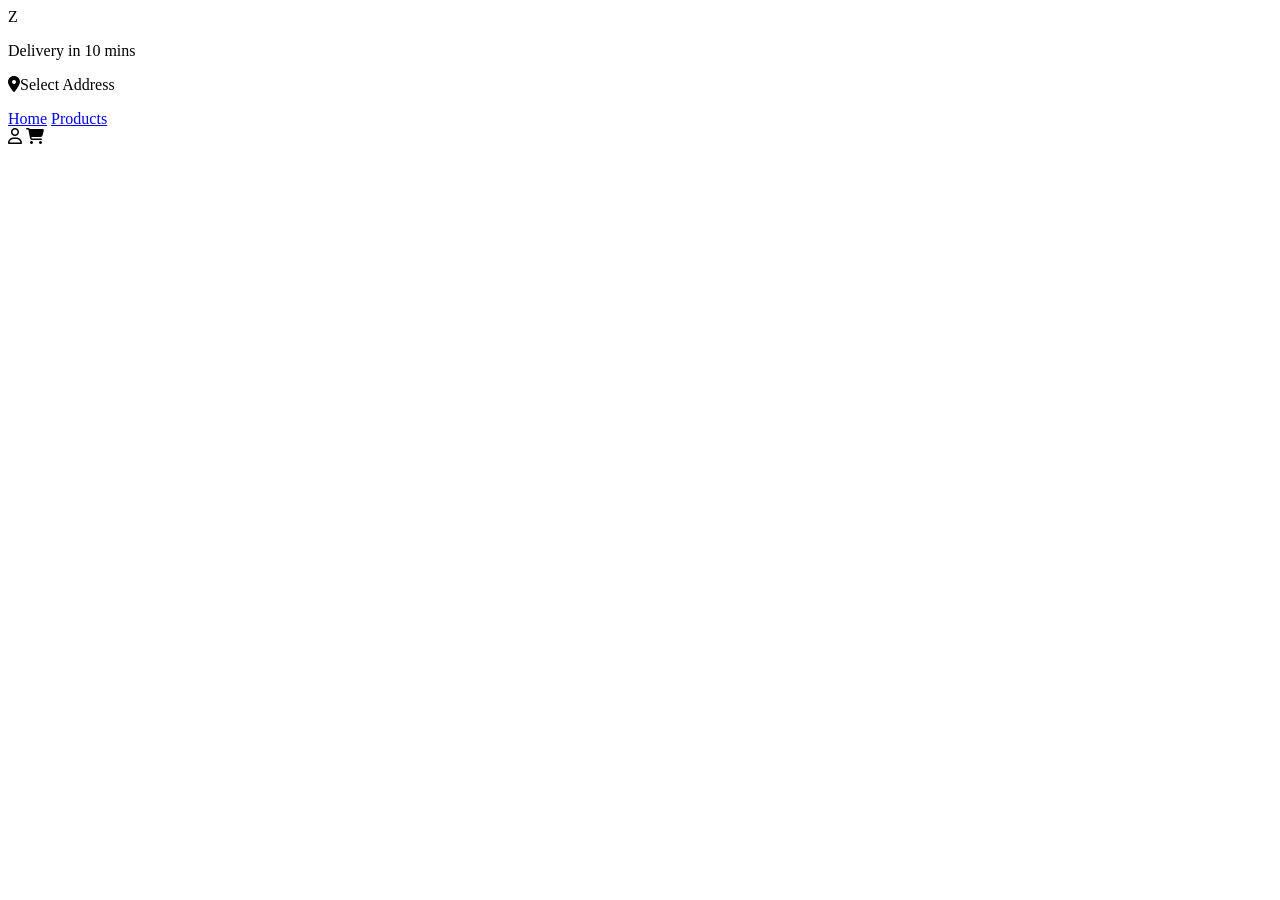
==== index.html @ 681fa1d3 "Initial commit" ====
<!DOCTYPE html>
<html lang="en">

<head>
    <meta charset="UTF-8">
    <meta name="viewport" content="width=device-width, initial-scale=1.0">
    <title>Zepto-10 Minutes Delivery</title>
     <link rel="shortcut icon" href="./assets/zepto-logo-app-icon-hd.webp" type="image/x-icon">
  <link rel="stylesheet" href="https://cdnjs.cloudflare.com/ajax/libs/font-awesome/6.7.2/css/all.min.css"
    integrity="sha512-Evv84Mr4kqVGRNSgIGL/F/aIDqQb7xQ2vcrdIwxfjThSH8CSR7PBEakCr51Ck+w+/U6swU2Im1vVX0SVk9ABhg=="
    crossorigin="anonymous" referrerpolicy="no-referrer" />
    <link rel="stylesheet" href="./style.css">
</head>

<body>
    <nav>
        <section id="nav1">
            <aside id="logo-address">
                <div id="logo">
                    Z
                </div>
                <div id="address">
                    <p>Delivery in <span>10 mins</span></p>
                    <p id="location"><i class="fa-solid fa-location-dot"></i>Select Address</p>
                </div>
            </aside>
            <aside id="links">
                <a href="#">Home</a>
                <a href="#">Products</a>
            </aside>
            <aside id="user-cart">
                <i class="fa-regular fa-user"></i>
                <i class="fa-solid fa-cart-shopping"></i>
            </aside>
        </section>
    </nav>
    <script src="./script.js"></script>
</body>

</html>
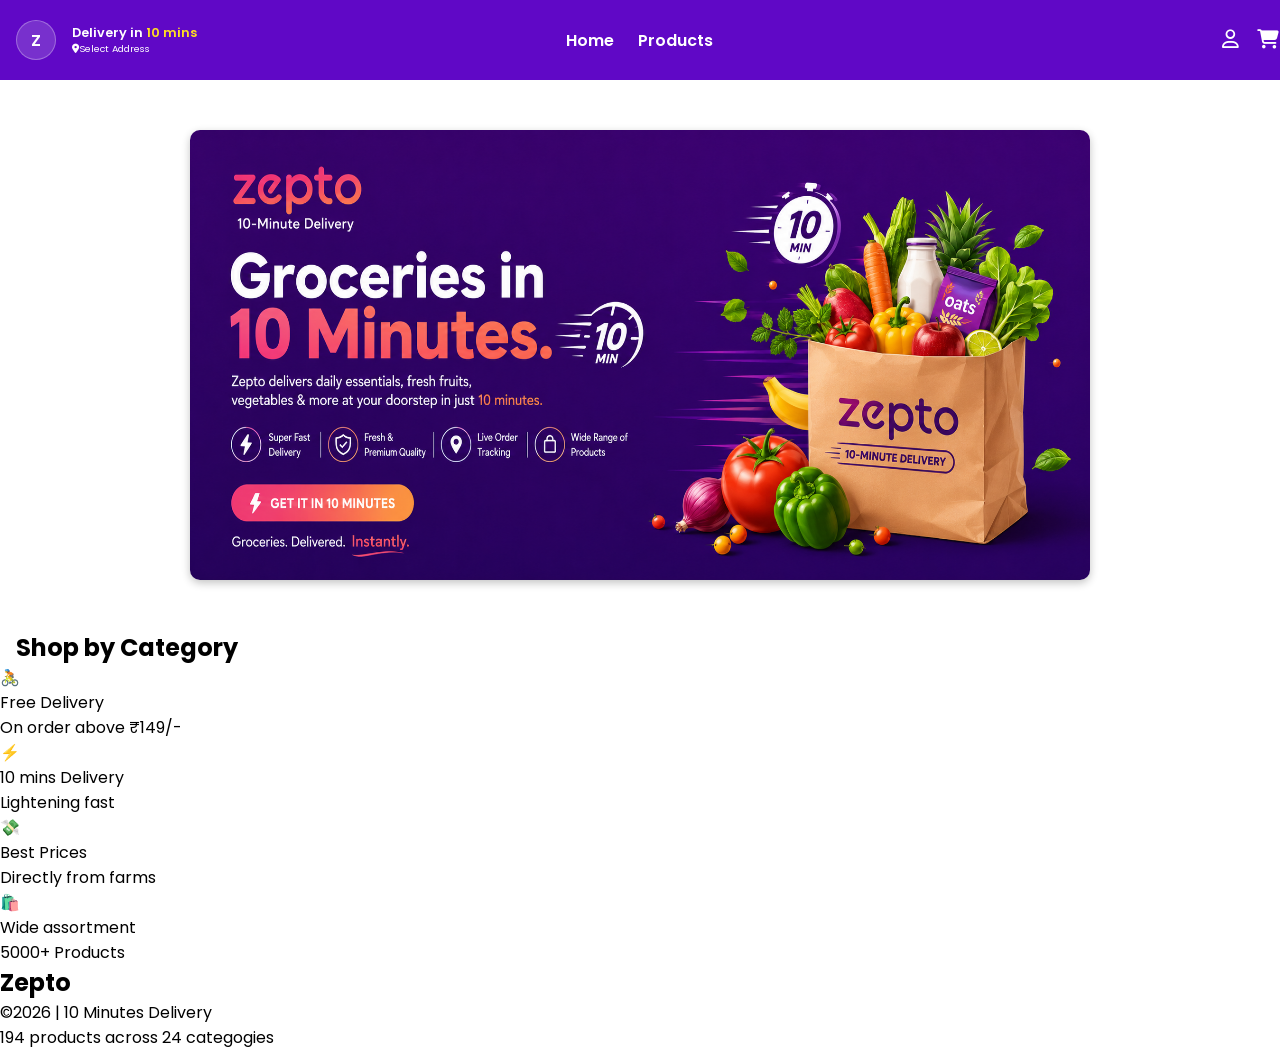
==== commit 0b133d39: "Navbar and Annimations" ====
--- a/index.html
+++ b/index.html
@@ -13,6 +13,7 @@
 </head>
 
 <body>
+    <!-- NavBar -->
     <nav>
         <section id="nav1">
             <aside id="logo-address">
@@ -34,6 +35,53 @@
             </aside>
         </section>
     </nav>
+    <!-- Header -->
+     <header>
+        <div id="banner-container">
+            <img src="./assets/hero-background-1.png" alt="banner1">
+            <img src="./assets/hero-background-2.png" alt="banner2">
+            <img src="./assets/hero-background-1.png" alt="banner3">
+        </div>
+     </header>
+
+     <!-- Carogory -->
+      <section id="highlights">
+        <article id="category-title">
+            <h2>Shop by Category</h2>
+        </article>
+        <article id="category-items">
+
+        </article>
+      </section>
+      <!-- HIGHLIGHTS -->
+       <section id="highlights">
+        <div class="highlight-container one">
+            <p class="highlight-icon">🚴</p>
+            <p class="highlight-title">Free Delivery</p>
+            <p class="highlight-description">On order above ₹149/-</p>
+        </div>
+        <div class="highlight-container two">
+            <p class="highlight-icon">⚡</p>
+            <p class="highlight-title">10 mins Delivery</p>
+            <p class="highlight-description">Lightening fast</p>
+        </div>
+        <div class="highlight-container three">
+            <p class="highlight-icon">💸</p>
+            <p class="highlight-title">Best Prices</p>
+            <p class="highlight-description">Directly from farms</p>
+        </div>
+        <div class="highlight-container four">
+            <p class="highlight-icon">🛍️</p>
+            <p class="highlight-title">Wide assortment</p>
+            <p class="highlight-description">5000+ Products</p>
+        </div>
+       </section>
+       <!-- FOOTER -->
+        <footer>
+            <h2>Zepto</h2>
+            <p>&copy;2026 | 10 Minutes Delivery</p>
+            <p>194 products across 24 categogies</p>
+        </footer>
     <script src="./script.js"></script>
 </body>
 
--- a/style.css
+++ b/style.css
@@ -0,0 +1,155 @@
+@import url("https://fonts.googleapis.com/css2?family=Poppins:ital,wght@0,100;0,200;0,300;0,400;0,500;0,600;0,700;0,800;0,900;1,100;1,200;1,300;1,400;1,500;1,600;1,700;1,800;1,900&display=swap");
+
+*{
+    margin: 0;
+    padding: 0;
+    box-sizing: border-box;
+    font-family: "Poppins",sans-serif;
+}
+
+
+/* NavBar */
+nav{
+    /* padding: 0rem 5rem; */
+    height: 5rem;
+    width: 100%;
+    background-color: rgb(96,8,198);
+    display: flex;
+    flex-direction: column;
+    justify-content: center;
+    margin: 0 auto; 
+}
+
+#nav1{
+    flex-basis: 50%;
+    display: flex;
+    padding: 0rem 2 rem;
+}
+
+#logo-address{
+    flex-basis:33.3% ;
+    display: flex;
+    justify-content: flex-start;
+    align-items: center;
+}
+
+#logo{
+    border: 1px solid rgba(255,255,255,0.293);
+    height: 2.5rem;
+    width: 2.5rem;
+    display: flex;
+    justify-content: center;
+    align-items: center;
+    color: #fff;
+    font-weight: 600;
+    font-size: 1rem;
+    border-radius: 50%;
+    background-color: rgba(226,228,235,0.186);
+    margin: 0px 1rem;
+}
+#address >p:first-child{
+    color: #fff;
+    font-size: 0.8rem;
+    font-weight: 600;
+}
+
+#address >p:first-child >span{
+    color: rgb(255,223,32);
+}
+ 
+#location {
+    color: #fff;
+    font-size: 0.6rem;
+    font-weight: 400;
+    cursor: pointer;
+}
+
+#links{
+    flex-basis: 33.3%;
+    display: flex;
+    justify-content: center;
+    align-items: center;
+    gap: 1.5rem;
+}
+
+#links >a{
+    color: #fff;
+    text-decoration: none;
+    font-weight: 600;
+}
+
+.active{
+    color: rgb(255,223,32)!important;
+}
+#user-cart{
+    flex-basis: 33.3%;
+    display: flex;
+    color: #fff;
+    font-size: 1.2rem;
+    justify-content: flex-end;
+    align-items: center;
+    gap:1.1rem;
+}
+
+/* HEADER */
+header{
+    padding: 5rem 0;
+    height: 550px;
+    display: flex;
+    justify-content: center;
+    align-items: center;
+}
+
+#banner-container{
+    height: 450px;
+    width: 900px;
+    border-radius: 10px;
+    box-shadow: rgba(0,0,0,0.24) 0px 3px 8px;
+    display: flex;
+    overflow: hidden;
+}
+
+#banner-container> img{
+    min-height: 100%;
+    min-width:100%;
+    animation: slider 5s 100ms ease infinite alternate;
+}
+
+@keyframes slider {
+    0%{
+        transform: translateX(0);
+    }
+    16.5%{
+transform: translateX(0);
+    }
+    33%{
+        transform: translateX(-100%);
+    }
+    49.5%{
+        transform: translateX(-100%);
+    }
+    66%{
+        transform: translateX(-200%);
+    }
+    100%{
+        transform: translateX(-200%);
+    }
+}
+
+/* CATEGORY */
+#category{
+    height: 400px;
+    display: flex;
+    flex-direction: column;
+    padding: 0 10rem;
+}
+#category-title{
+  flex-basis: 15%;
+  padding: 0px 1rem;
+  display: flex;
+  justify-content: flex-start;
+  align-items: center;
+
+}
+
+
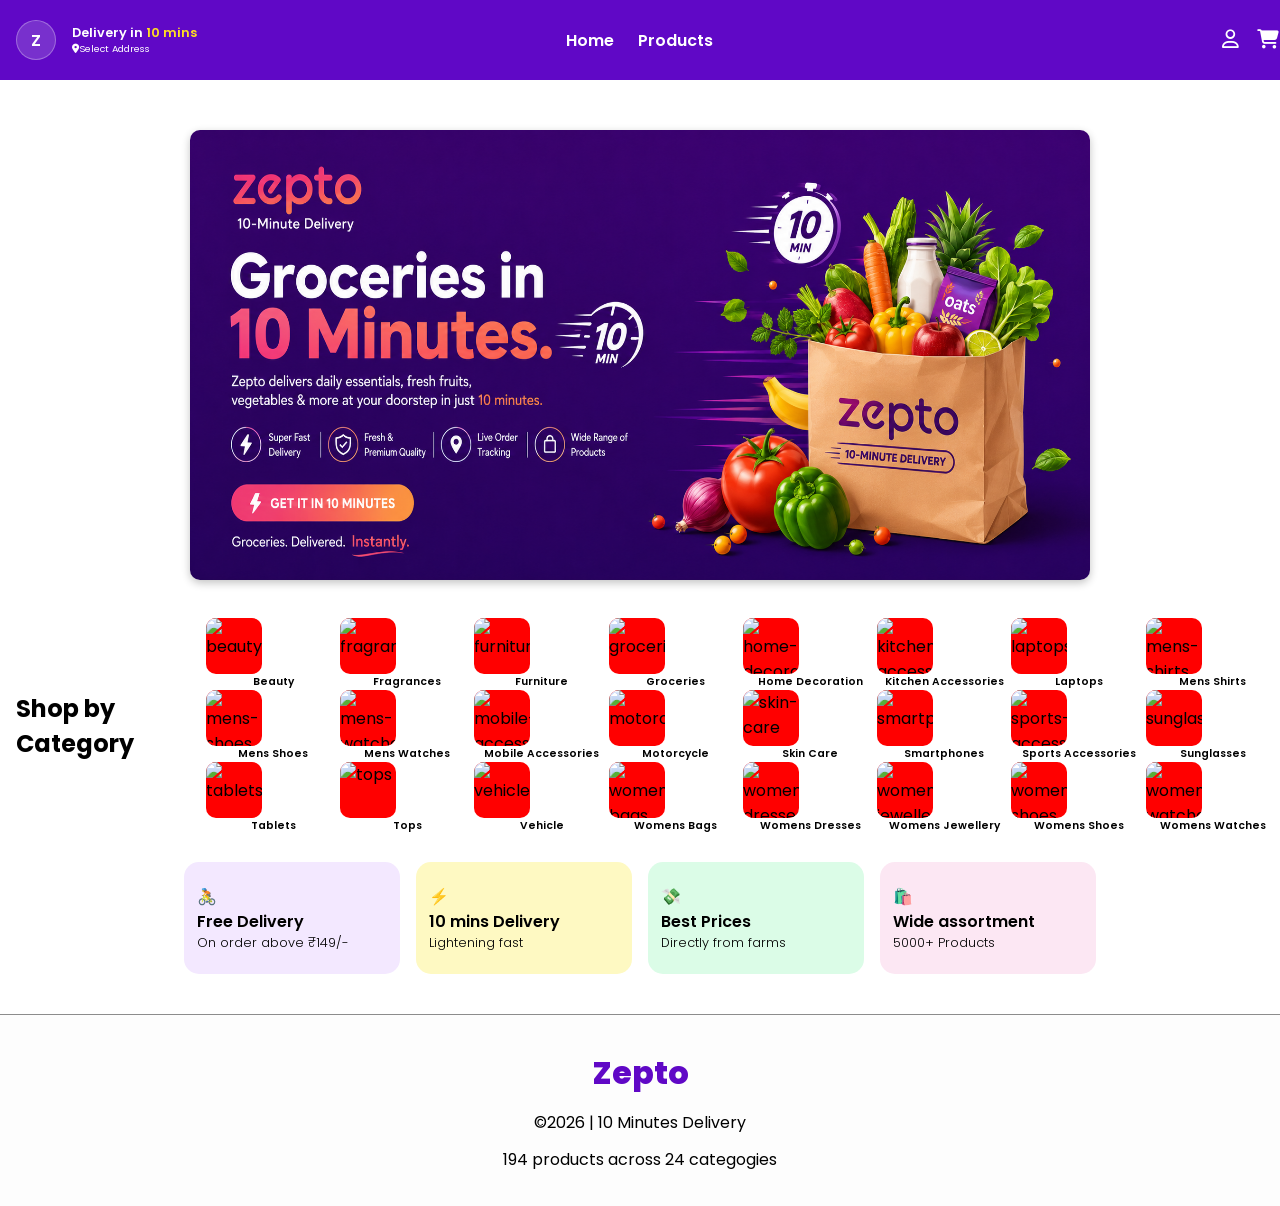
==== commit e6417946: "incompled" ====
--- a/index.html
+++ b/index.html
@@ -43,14 +43,12 @@
             <img src="./assets/hero-background-1.png" alt="banner3">
         </div>
      </header>
-
      <!-- Carogory -->
       <section id="highlights">
         <article id="category-title">
             <h2>Shop by Category</h2>
         </article>
         <article id="category-items">
-
         </article>
       </section>
       <!-- HIGHLIGHTS -->
@@ -84,5 +82,4 @@
         </footer>
     <script src="./script.js"></script>
 </body>
-
 </html>
--- a/style.css
+++ b/style.css
@@ -151,5 +151,125 @@
   align-items: center;
 
 }
-
-
+#category-items{
+    flex-basis: 85%;
+    display: grid;
+    grid-template-columns: repeat(8,1fr);
+    align-items: center;
+}
+.category-cart{
+    height: 7rem;
+    width: 7rem;
+    /* border: 2px solid red; */
+    display: flex;
+    flex-direction: column;
+    justify-content: space-evenly;
+    align-items: center;
+}
+
+#category-items > .category-cart:nth-child(4n+1)> .category-img{
+    background-color: rgba(255,0,0,0.348);
+}
+#category-items > .category-cart:nth-child(4n+2)> .category-img{
+    background-color: rgba(0,128,0,0.257);
+}
+#category-items > .category-cart:nth-child(4n+3)> .category-img{
+    background-color: rgba(0,0,255,0.119);
+}
+#category-items > .category-cart:nth-child(4n+4)> .category-img{
+    background-color: rgba(255,255,0,0.345);
+}
+
+.category-img {
+  height: 3.5rem;
+  width: 3.5rem;
+  display: flex;
+  justify-content: center;
+  align-items: center;
+  border-radius: 10px;
+  background-color: #ff0000;
+}
+.category-img>img{
+  height: 100%;
+  width: 100%;
+  object-fit: cover;
+  border-radius: 10px;
+}
+.category-name {
+  font-size: 0.66rem;
+  font-weight: 600;
+  text-align: center;
+  word-break: break-all;
+}
+/* ! HIGHLIGHTS */
+#highlights {
+  height: 12rem;
+  width: 100%;
+  display: flex;
+  justify-content: center;
+  align-items: center;
+  gap: 1rem;
+}
+.highlight-container {
+  height: 7rem;
+  width: 13.5rem;
+  border-radius: 15px;
+  display: flex;
+  flex-direction: column;
+  justify-content: center;
+  padding-left: 0.8rem;
+}
+.one {
+  background-color: rgb(243, 232, 255);
+}
+.two {
+  background-color: rgb(254, 249, 194);
+}
+.three {
+  background-color: rgb(219, 252, 231);
+}
+.four {
+  background-color: rgb(252, 231, 243);
+}
+.hig/* !FOOTER */
+footer {
+  height: 12rem;
+  width: 100%;
+  display: flex;
+  flex-direction: column;
+  justify-content: center;
+  align-items: center;
+  gap: 0.8rem;
+  border-top: 1px solid rgba(0, 0, 0, 0.449);
+  background-color: rgb(253, 253, 253);
+}
+hlight-icon {
+  font-size: 1.8rem;
+}
+.highlight-title {
+  font-weight: 600;
+}
+.highlight-description {
+  font-weight: 300;
+  font-size: 0.8rem;
+}
+/* !FOOTER */
+footer {
+  height: 12rem;
+  width: 100%;
+  display: flex;
+  flex-direction: column;
+  justify-content: center;
+  align-items: center;
+  gap: 0.8rem;
+  border-top: 1px solid rgba(0, 0, 0, 0.449);
+  background-color: rgb(253, 253, 253);
+}
+footer > h2 {
+  color: rgb(96, 8, 198);
+  font-size: 2rem;
+  font-weight: 800;
+}
+footer > p {
+  font-size: 1rem;
+}
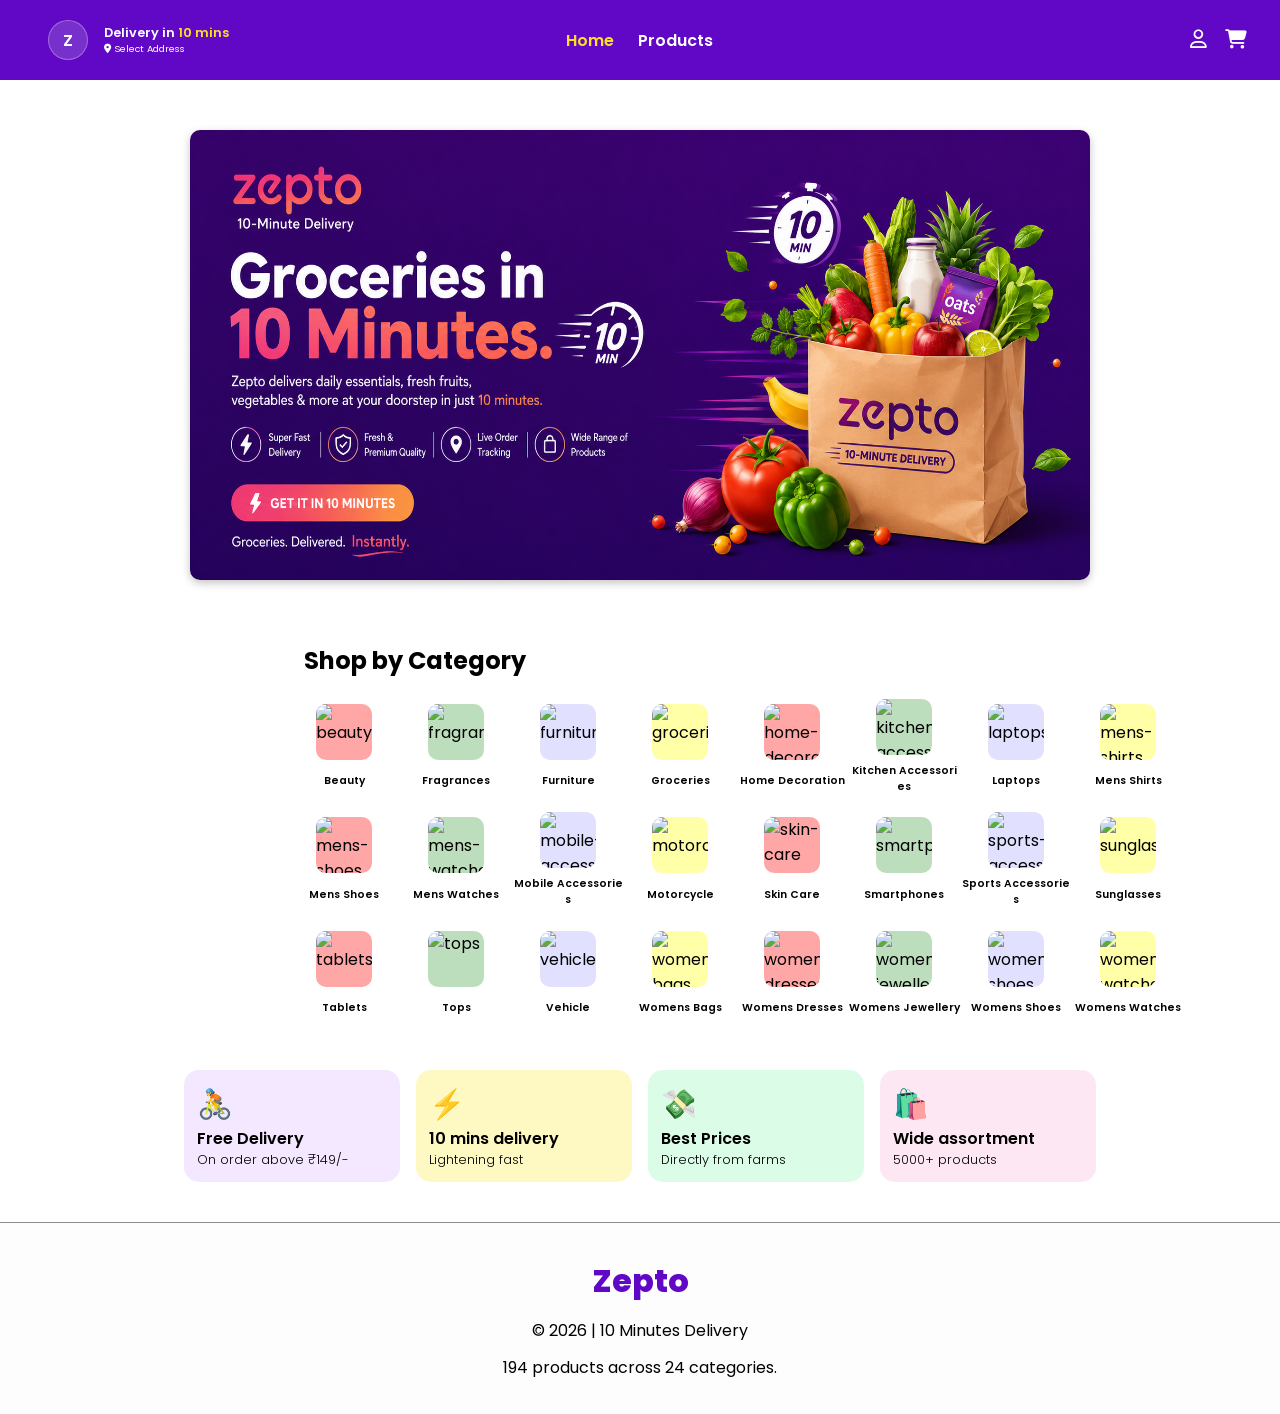
==== commit d17c0cc0: "Products list and categories are added" ====
--- a/index.html
+++ b/index.html
@@ -2,84 +2,84 @@
 <html lang="en">
 
 <head>
-    <meta charset="UTF-8">
-    <meta name="viewport" content="width=device-width, initial-scale=1.0">
-    <title>Zepto-10 Minutes Delivery</title>
-     <link rel="shortcut icon" href="./assets/zepto-logo-app-icon-hd.webp" type="image/x-icon">
+  <meta charset="UTF-8">
+  <meta name="viewport" content="width=device-width, initial-scale=1.0">
+  <title>Zepto - 10 Minutes Delivery</title>
+  <link rel="stylesheet" href="./style.css">
+  <link rel="shortcut icon" href="./assets/zepto-favicon.webp" type="image/x-icon">
   <link rel="stylesheet" href="https://cdnjs.cloudflare.com/ajax/libs/font-awesome/6.7.2/css/all.min.css"
     integrity="sha512-Evv84Mr4kqVGRNSgIGL/F/aIDqQb7xQ2vcrdIwxfjThSH8CSR7PBEakCr51Ck+w+/U6swU2Im1vVX0SVk9ABhg=="
     crossorigin="anonymous" referrerpolicy="no-referrer" />
-    <link rel="stylesheet" href="./style.css">
 </head>
 
 <body>
-    <!-- NavBar -->
-    <nav>
-        <section id="nav1">
-            <aside id="logo-address">
-                <div id="logo">
-                    Z
-                </div>
-                <div id="address">
-                    <p>Delivery in <span>10 mins</span></p>
-                    <p id="location"><i class="fa-solid fa-location-dot"></i>Select Address</p>
-                </div>
-            </aside>
-            <aside id="links">
-                <a href="#">Home</a>
-                <a href="#">Products</a>
-            </aside>
-            <aside id="user-cart">
-                <i class="fa-regular fa-user"></i>
-                <i class="fa-solid fa-cart-shopping"></i>
-            </aside>
-        </section>
-    </nav>
-    <!-- Header -->
-     <header>
-        <div id="banner-container">
-            <img src="./assets/hero-background-1.png" alt="banner1">
-            <img src="./assets/hero-background-2.png" alt="banner2">
-            <img src="./assets/hero-background-1.png" alt="banner3">
+  <!-- !NAVBAR -->
+  <nav>
+    <section id="nav1">
+      <aside id="logo-address">
+        <div id="logo">
+          Z
         </div>
-     </header>
-     <!-- Carogory -->
-      <section id="highlights">
-        <article id="category-title">
-            <h2>Shop by Category</h2>
-        </article>
-        <article id="category-items">
-        </article>
-      </section>
-      <!-- HIGHLIGHTS -->
-       <section id="highlights">
-        <div class="highlight-container one">
-            <p class="highlight-icon">🚴</p>
-            <p class="highlight-title">Free Delivery</p>
-            <p class="highlight-description">On order above ₹149/-</p>
+        <div id="address">
+          <p>Delivery in <span>10 mins</span></p>
+          <p id="location"><i class="fa-solid fa-location-dot"></i> Select Address</p>
         </div>
-        <div class="highlight-container two">
-            <p class="highlight-icon">⚡</p>
-            <p class="highlight-title">10 mins Delivery</p>
-            <p class="highlight-description">Lightening fast</p>
-        </div>
-        <div class="highlight-container three">
-            <p class="highlight-icon">💸</p>
-            <p class="highlight-title">Best Prices</p>
-            <p class="highlight-description">Directly from farms</p>
-        </div>
-        <div class="highlight-container four">
-            <p class="highlight-icon">🛍️</p>
-            <p class="highlight-title">Wide assortment</p>
-            <p class="highlight-description">5000+ Products</p>
-        </div>
-       </section>
-       <!-- FOOTER -->
-        <footer>
-            <h2>Zepto</h2>
-            <p>&copy;2026 | 10 Minutes Delivery</p>
-            <p>194 products across 24 categogies</p>
-        </footer>
-    <script src="./script.js"></script>
+      </aside>
+      <aside id="links">
+        <a href="#" class="active">Home</a>
+        <a href="./Products.html">Products</a>
+      </aside>
+      <aside id="user-cart">
+        <i class="fa-regular fa-user"></i>
+        <i class="fa-solid fa-cart-shopping"></i>
+      </aside>
+    </section>
+  </nav>
+  <!-- !HEADER -->
+  <header>
+    <div id="banner-container">
+      <img src="./assets/hero-background-1.png" alt="banner1">
+      <img src="./assets/hero-background-2.png" alt="banner2">
+      <img src="./assets/hero-background-1.png" alt="banner3">
+    </div>
+  </header>
+  <!-- !CATEGORY -->
+  <section id="category">
+    <article id="category-title">
+      <h2>Shop by Category</h2>
+    </article>
+    <article id="category-items">
+    </article>
+  </section>
+  <!-- !HIGHLIGHTS -->
+  <section id="highlights">
+    <div class="highlight-container one">
+      <p class="highlight-icon">🚴</p>
+      <p class="highlight-title">Free Delivery</p>
+      <p class="highlight-description">On order above ₹149/-</p>
+    </div>
+    <div class="highlight-container two">
+      <p class="highlight-icon">⚡</p>
+      <p class="highlight-title">10 mins delivery</p>
+      <p class="highlight-description">Lightening fast</p>
+    </div>
+    <div class="highlight-container three">
+      <p class="highlight-icon">💸</p>
+      <p class="highlight-title">Best Prices</p>
+      <p class="highlight-description">Directly from farms</p>
+    </div>
+    <div class="highlight-container four">
+      <p class="highlight-icon">🛍️</p>
+      <p class="highlight-title">Wide assortment</p>
+      <p class="highlight-description">5000+ products</p>
+    </div>
+  </section>
+  <!-- !FOOTER -->
+   <footer>
+    <h2>Zepto</h2>
+    <p>&copy; 2026 | 10 Minutes Delivery</p>
+    <p>194 products across 24 categories.</p>
+   </footer>
+  <script src="./script.js"></script>
 </body>
 </html>
--- a/style.css
+++ b/style.css
@@ -1,183 +1,178 @@
 @import url("https://fonts.googleapis.com/css2?family=Poppins:ital,wght@0,100;0,200;0,300;0,400;0,500;0,600;0,700;0,800;0,900;1,100;1,200;1,300;1,400;1,500;1,600;1,700;1,800;1,900&display=swap");
 
-*{
-    margin: 0;
-    padding: 0;
-    box-sizing: border-box;
-    font-family: "Poppins",sans-serif;
-}
-
-
-/* NavBar */
-nav{
-    /* padding: 0rem 5rem; */
-    height: 5rem;
-    width: 100%;
-    background-color: rgb(96,8,198);
-    display: flex;
-    flex-direction: column;
-    justify-content: center;
-    margin: 0 auto; 
-}
-
-#nav1{
-    flex-basis: 50%;
-    display: flex;
-    padding: 0rem 2 rem;
-}
-
-#logo-address{
-    flex-basis:33.3% ;
-    display: flex;
-    justify-content: flex-start;
-    align-items: center;
-}
-
-#logo{
-    border: 1px solid rgba(255,255,255,0.293);
-    height: 2.5rem;
-    width: 2.5rem;
-    display: flex;
-    justify-content: center;
-    align-items: center;
-    color: #fff;
-    font-weight: 600;
-    font-size: 1rem;
-    border-radius: 50%;
-    background-color: rgba(226,228,235,0.186);
-    margin: 0px 1rem;
-}
-#address >p:first-child{
-    color: #fff;
-    font-size: 0.8rem;
-    font-weight: 600;
-}
-
-#address >p:first-child >span{
-    color: rgb(255,223,32);
-}
- 
+* {
+  margin: 0;
+  box-sizing: border-box;
+  font-family: "Poppins", sans-serif;
+}
+
+/* ! NAVBAR */
+nav {
+  /* padding: 0rem 5rem; */
+  height: 5rem;
+  width: 100%;
+  background-color: rgb(96, 8, 198);
+  display: flex;
+  flex-direction: column;
+  justify-content: center;
+  margin: 0 auto;
+}
+
+#nav1 {
+  flex-basis: 50%;
+  display: flex;
+  padding: 0rem 2rem;
+}
+
+#logo-address {
+  flex-basis: 33.3%;
+  display: flex;
+  justify-content: flex-start;
+  align-items: center;
+}
+
+#logo {
+  border: 1px solid rgba(255, 255, 255, 0.293);
+  height: 2.5rem;
+  width: 2.5rem;
+  display: flex;
+  justify-content: center;
+  align-items: center;
+  color: #fff;
+  font-weight: 600;
+  font-size: 1rem;
+  border-radius: 50%;
+  background-color: rgba(226, 228, 235, 0.186);
+  margin: 0px 1rem;
+}
+#address > p:first-child {
+  color: #fff;
+  font-size: 0.8rem;
+  font-weight: 600;
+}
+
+#address > p:first-child > span {
+  color: rgb(255, 223, 32);
+}
 #location {
-    color: #fff;
-    font-size: 0.6rem;
-    font-weight: 400;
-    cursor: pointer;
-}
-
-#links{
-    flex-basis: 33.3%;
-    display: flex;
-    justify-content: center;
-    align-items: center;
-    gap: 1.5rem;
-}
-
-#links >a{
-    color: #fff;
-    text-decoration: none;
-    font-weight: 600;
-}
-
-.active{
-    color: rgb(255,223,32)!important;
-}
-#user-cart{
-    flex-basis: 33.3%;
-    display: flex;
-    color: #fff;
-    font-size: 1.2rem;
-    justify-content: flex-end;
-    align-items: center;
-    gap:1.1rem;
-}
-
-/* HEADER */
-header{
-    padding: 5rem 0;
-    height: 550px;
-    display: flex;
-    justify-content: center;
-    align-items: center;
-}
-
-#banner-container{
-    height: 450px;
-    width: 900px;
-    border-radius: 10px;
-    box-shadow: rgba(0,0,0,0.24) 0px 3px 8px;
-    display: flex;
-    overflow: hidden;
-}
-
-#banner-container> img{
-    min-height: 100%;
-    min-width:100%;
-    animation: slider 5s 100ms ease infinite alternate;
+  color: #fff;
+  font-size: 0.6rem;
+  font-weight: 400;
+  cursor: pointer;
+}
+#links {
+  flex-basis: 33.3%;
+  display: flex;
+  justify-content: center;
+  align-items: center;
+  gap: 1.5rem;
+}
+
+#links > a {
+  color: #fff;
+  text-decoration: none;
+  font-weight: 600;
+}
+.active {
+  color: rgb(255, 223, 32) !important;
+}
+
+#user-cart {
+  flex-basis: 33.3%;
+  display: flex;
+  color: #fff;
+  font-size: 1.2rem;
+  justify-content: flex-end;
+  align-items: center;
+  gap: 1.1rem;
+}
+
+/* ! HEADER */
+header {
+  padding: 5rem 0;
+  height: 550px;
+  display: flex;
+  justify-content: center;
+  align-items: center;
+}
+
+#banner-container {
+  height: 450px;
+  width: 900px;
+  border-radius: 10px;
+  box-shadow: rgba(0, 0, 0, 0.24) 0px 3px 8px;
+  display: flex;
+  overflow: hidden;
+}
+
+#banner-container > img {
+  min-height: 100%;
+  min-width: 100%;
+  animation: slider 5s 100ms ease infinite alternate;
 }
 
 @keyframes slider {
-    0%{
-        transform: translateX(0);
-    }
-    16.5%{
-transform: translateX(0);
-    }
-    33%{
-        transform: translateX(-100%);
-    }
-    49.5%{
-        transform: translateX(-100%);
-    }
-    66%{
-        transform: translateX(-200%);
-    }
-    100%{
-        transform: translateX(-200%);
-    }
-}
-
-/* CATEGORY */
-#category{
-    height: 400px;
-    display: flex;
-    flex-direction: column;
-    padding: 0 10rem;
-}
-#category-title{
+  0% {
+    transform: translateX(0);
+  }
+  16.5% {
+    transform: translateX(0);
+  }
+  33% {
+    transform: translateX(-100%);
+  }
+  49.5% {
+    transform: translateX(-100%);
+  }
+  66% {
+    transform: translateX(-200%);
+  }
+  100% {
+    transform: translateX(-200%);
+  }
+}
+
+/* !CATEGORY */
+#category {
+  height: 400px;
+  display: flex;
+  flex-direction: column;
+  padding: 0 18rem;
+}
+#category-title {
   flex-basis: 15%;
   padding: 0px 1rem;
   display: flex;
   justify-content: flex-start;
   align-items: center;
-
-}
-#category-items{
-    flex-basis: 85%;
-    display: grid;
-    grid-template-columns: repeat(8,1fr);
-    align-items: center;
-}
-.category-cart{
-    height: 7rem;
-    width: 7rem;
-    /* border: 2px solid red; */
-    display: flex;
-    flex-direction: column;
-    justify-content: space-evenly;
-    align-items: center;
-}
-
-#category-items > .category-cart:nth-child(4n+1)> .category-img{
-    background-color: rgba(255,0,0,0.348);
-}
-#category-items > .category-cart:nth-child(4n+2)> .category-img{
-    background-color: rgba(0,128,0,0.257);
-}
-#category-items > .category-cart:nth-child(4n+3)> .category-img{
-    background-color: rgba(0,0,255,0.119);
-}
-#category-items > .category-cart:nth-child(4n+4)> .category-img{
-    background-color: rgba(255,255,0,0.345);
+}
+
+#category-items {
+  flex-basis: 85%;
+  display: grid;
+  grid-template-columns: repeat(8, 1fr);
+  align-items: center;
+}
+.category-card {
+  height: 7rem;
+  width: 7rem;
+  /* border: 2px solid red; */
+  display: flex;
+  flex-direction: column;
+  justify-content: space-evenly;
+  align-items: center;
+}
+#category-items > .category-card:nth-child(4n + 1) > .category-img {
+  background-color: rgba(255, 0, 0, 0.348);
+}
+#category-items > .category-card:nth-child(4n + 2) > .category-img {
+  background-color: rgba(0, 128, 0, 0.257);
+}
+#category-items > .category-card:nth-child(4n + 3) > .category-img {
+  background-color: rgba(0, 0, 255, 0.119);
+}
+#category-items > .category-card:nth-child(4n + 4) > .category-img {
+  background-color: rgba(255, 255, 0, 0.345);
 }
 
 .category-img {
@@ -201,6 +196,7 @@
   text-align: center;
   word-break: break-all;
 }
+
 /* ! HIGHLIGHTS */
 #highlights {
   height: 12rem;
@@ -231,7 +227,17 @@
 .four {
   background-color: rgb(252, 231, 243);
 }
-.hig/* !FOOTER */
+.highlight-icon {
+  font-size: 1.8rem;
+}
+.highlight-title {
+  font-weight: 600;
+}
+.highlight-description {
+  font-weight: 300;
+  font-size: 0.8rem;
+}
+/* !FOOTER */
 footer {
   height: 12rem;
   width: 100%;
@@ -243,33 +249,13 @@
   border-top: 1px solid rgba(0, 0, 0, 0.449);
   background-color: rgb(253, 253, 253);
 }
-hlight-icon {
-  font-size: 1.8rem;
-}
-.highlight-title {
-  font-weight: 600;
-}
-.highlight-description {
-  font-weight: 300;
-  font-size: 0.8rem;
-}
-/* !FOOTER */
-footer {
-  height: 12rem;
-  width: 100%;
-  display: flex;
-  flex-direction: column;
-  justify-content: center;
-  align-items: center;
-  gap: 0.8rem;
-  border-top: 1px solid rgba(0, 0, 0, 0.449);
-  background-color: rgb(253, 253, 253);
-}
+
 footer > h2 {
   color: rgb(96, 8, 198);
   font-size: 2rem;
   font-weight: 800;
 }
+
 footer > p {
   font-size: 1rem;
 }
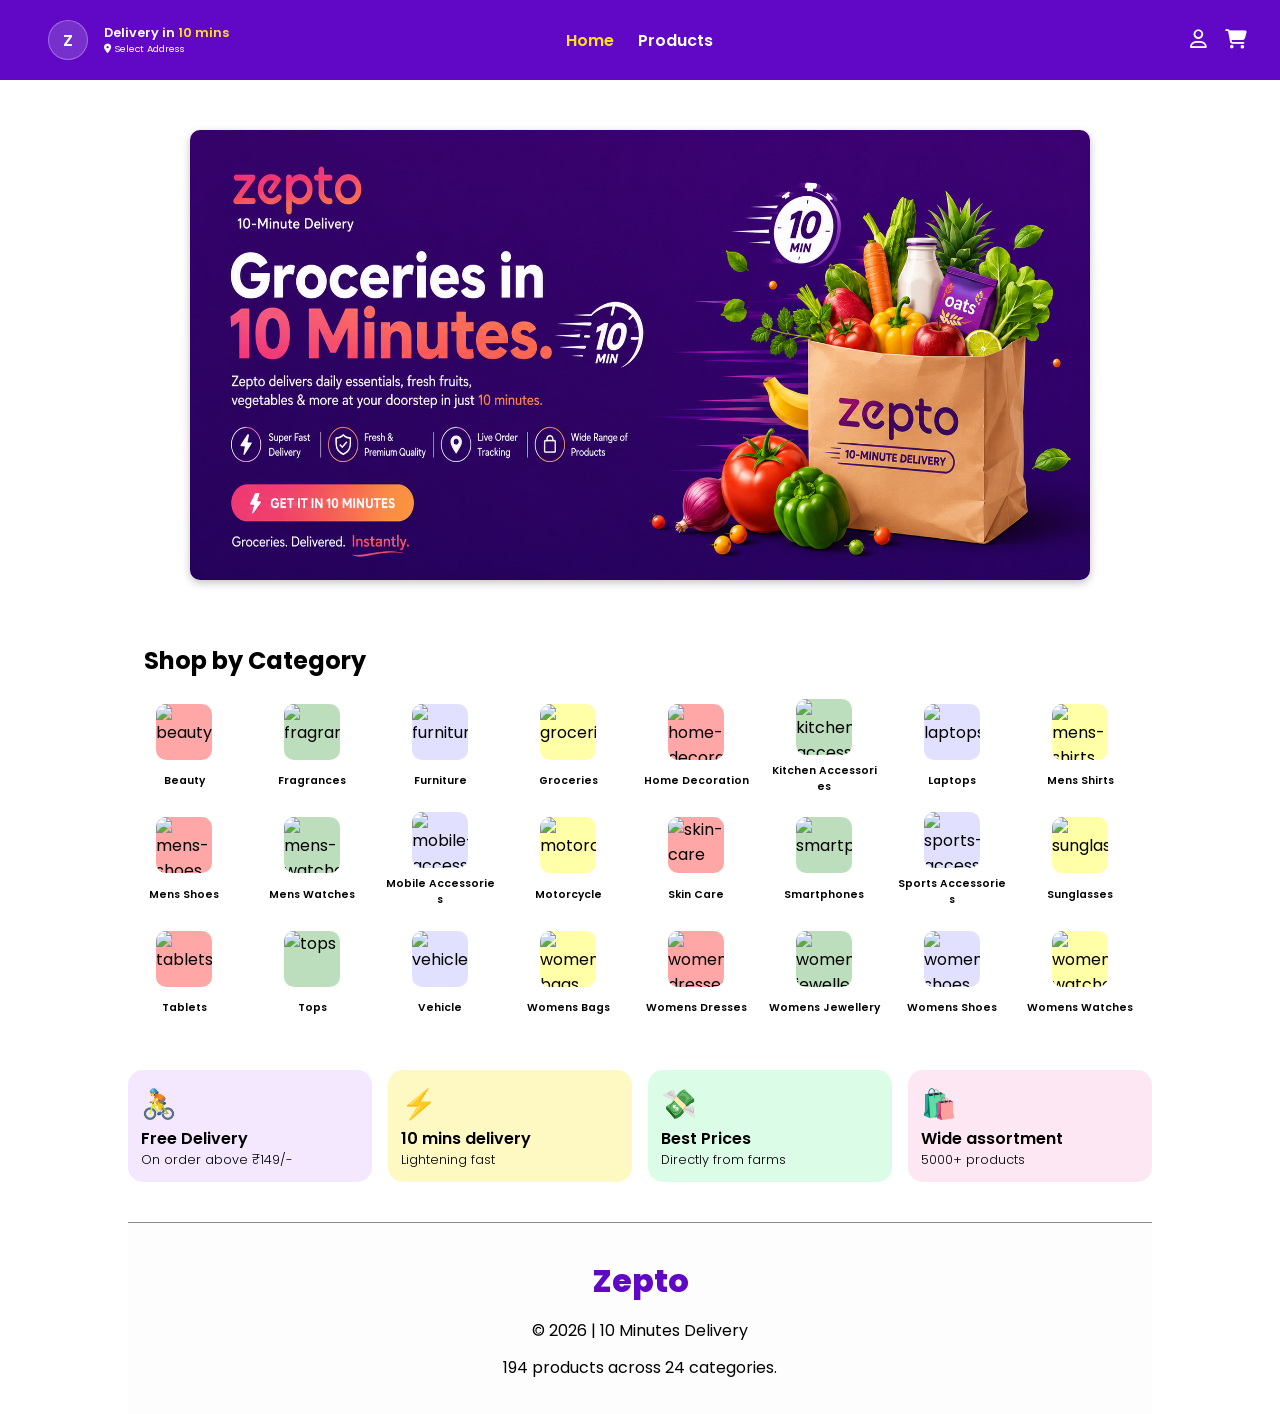
==== commit c436c1f9: "adding category page and some functionality" ====
--- a/index.html
+++ b/index.html
@@ -1,6 +1,5 @@
 <!DOCTYPE html>
 <html lang="en">
-
 <head>
   <meta charset="UTF-8">
   <meta name="viewport" content="width=device-width, initial-scale=1.0">
@@ -11,7 +10,6 @@
     integrity="sha512-Evv84Mr4kqVGRNSgIGL/F/aIDqQb7xQ2vcrdIwxfjThSH8CSR7PBEakCr51Ck+w+/U6swU2Im1vVX0SVk9ABhg=="
     crossorigin="anonymous" referrerpolicy="no-referrer" />
 </head>
-
 <body>
   <!-- !NAVBAR -->
   <nav>
@@ -75,11 +73,11 @@
     </div>
   </section>
   <!-- !FOOTER -->
-   <footer>
+  <footer>
     <h2>Zepto</h2>
     <p>&copy; 2026 | 10 Minutes Delivery</p>
     <p>194 products across 24 categories.</p>
-   </footer>
+  </footer>
   <script src="./script.js"></script>
 </body>
 </html>
--- a/style.css
+++ b/style.css
@@ -16,6 +16,9 @@
   flex-direction: column;
   justify-content: center;
   margin: 0 auto;
+  position: sticky;
+  top: 0;
+  z-index: 100
 }
 
 #nav1 {
@@ -89,11 +92,12 @@
 
 /* ! HEADER */
 header {
-  padding: 5rem 0;
   height: 550px;
   display: flex;
   justify-content: center;
   align-items: center;
+  margin: 0 auto;
+  width:80%
 }
 
 #banner-container {
@@ -137,7 +141,8 @@
   height: 400px;
   display: flex;
   flex-direction: column;
-  padding: 0 18rem;
+  margin: 0 auto;
+  width: 80%;
 }
 #category-title {
   flex-basis: 15%;
@@ -184,7 +189,7 @@
   border-radius: 10px;
   background-color: #ff0000;
 }
-.category-img>img{
+.category-img > img {
   height: 100%;
   width: 100%;
   object-fit: cover;
@@ -200,15 +205,16 @@
 /* ! HIGHLIGHTS */
 #highlights {
   height: 12rem;
-  width: 100%;
-  display: flex;
-  justify-content: center;
+  display: flex;
+  justify-content: space-between;
   align-items: center;
   gap: 1rem;
+  margin: 0 auto;
+  width: 80%;
 }
 .highlight-container {
   height: 7rem;
-  width: 13.5rem;
+  width: 18rem;
   border-radius: 15px;
   display: flex;
   flex-direction: column;
@@ -240,7 +246,7 @@
 /* !FOOTER */
 footer {
   height: 12rem;
-  width: 100%;
+  width: 80%;
   display: flex;
   flex-direction: column;
   justify-content: center;
@@ -248,6 +254,7 @@
   gap: 0.8rem;
   border-top: 1px solid rgba(0, 0, 0, 0.449);
   background-color: rgb(253, 253, 253);
+  margin: 0 auto;
 }
 
 footer > h2 {
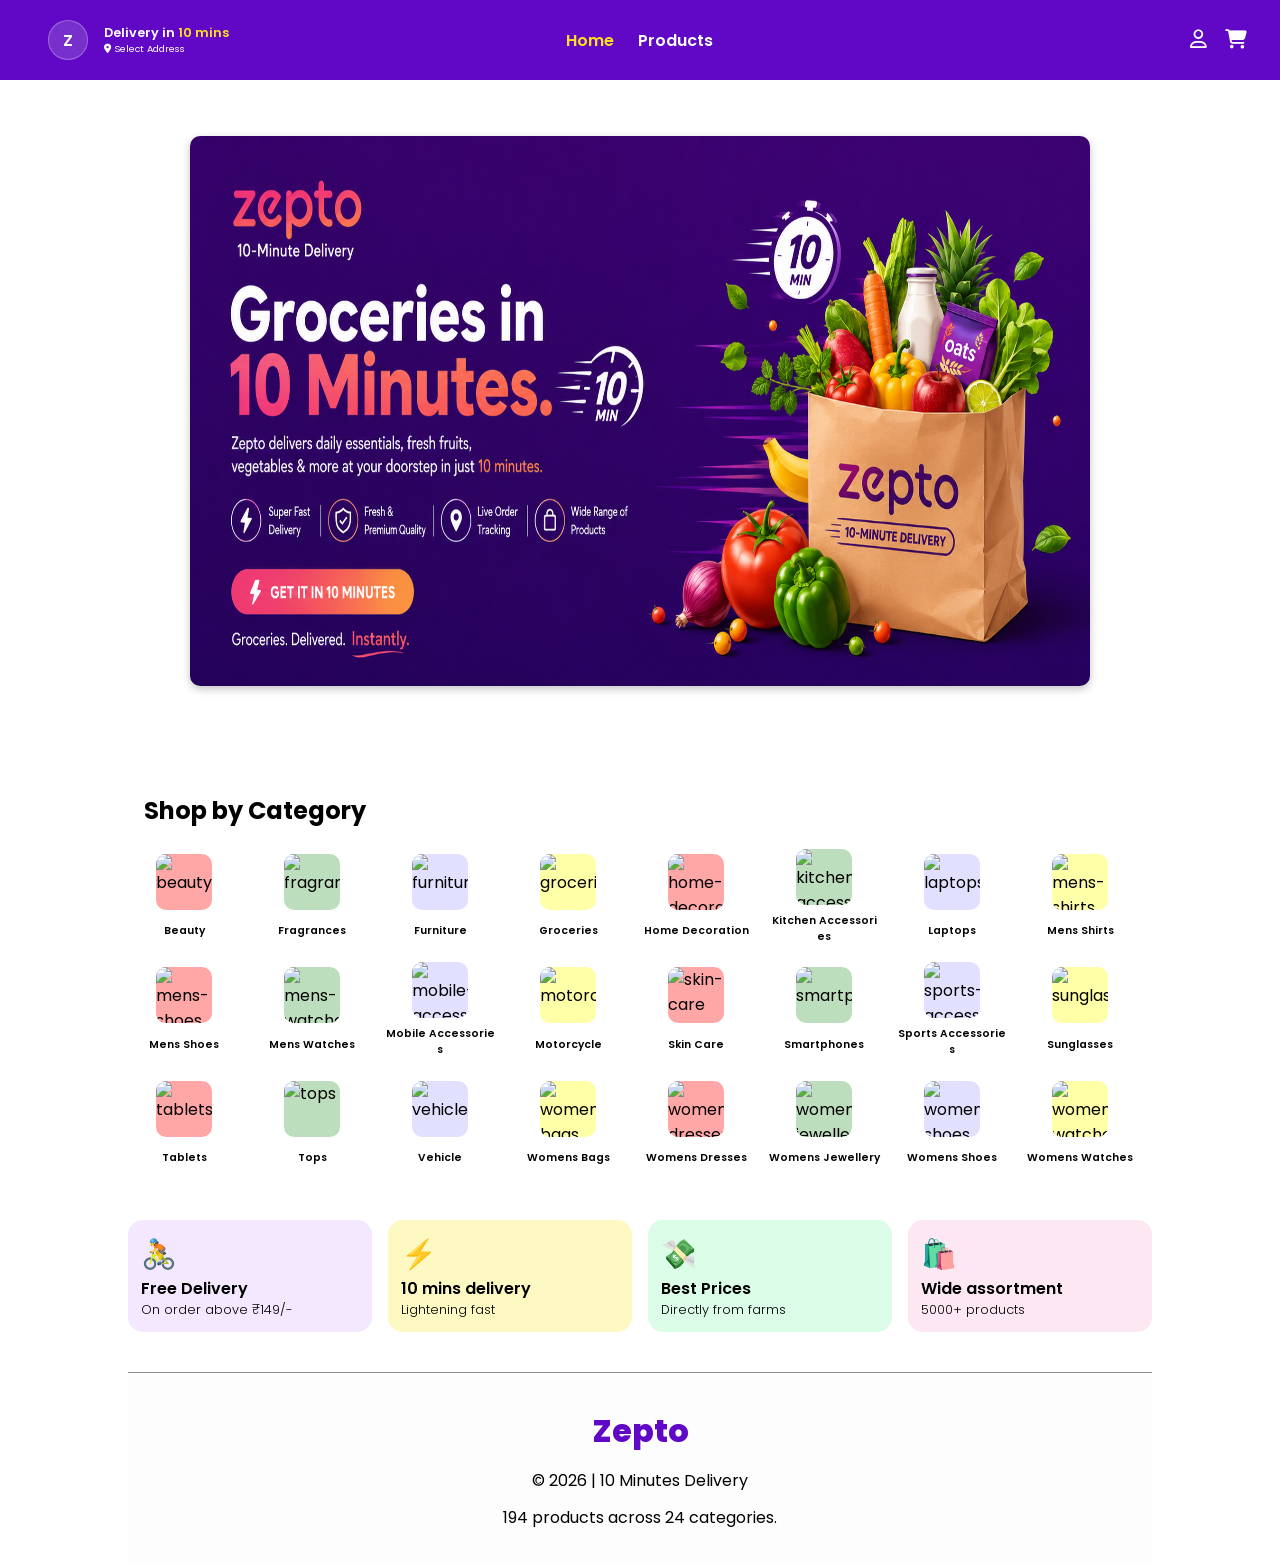
==== commit e87b7c24: "Major changes and adding functionality to the search bar in products section and also some functiona" ====
--- a/index.html
+++ b/index.html
@@ -5,7 +5,7 @@
   <meta name="viewport" content="width=device-width, initial-scale=1.0">
   <title>Zepto - 10 Minutes Delivery</title>
   <link rel="stylesheet" href="./style.css">
-  <link rel="shortcut icon" href="./assets/zepto-favicon.webp" type="image/x-icon">
+  <link rel="shortcut icon" href="./assets/zepto-logo-app-icon-hd.webp" type="image/x-icon">
   <link rel="stylesheet" href="https://cdnjs.cloudflare.com/ajax/libs/font-awesome/6.7.2/css/all.min.css"
     integrity="sha512-Evv84Mr4kqVGRNSgIGL/F/aIDqQb7xQ2vcrdIwxfjThSH8CSR7PBEakCr51Ck+w+/U6swU2Im1vVX0SVk9ABhg=="
     crossorigin="anonymous" referrerpolicy="no-referrer" />
--- a/style.css
+++ b/style.css
@@ -101,12 +101,13 @@
 }
 
 #banner-container {
-  height: 450px;
+  height: 550px;
   width: 900px;
   border-radius: 10px;
   box-shadow: rgba(0, 0, 0, 0.24) 0px 3px 8px;
   display: flex;
   overflow: hidden;
+  margin-top: 7rem;
 }
 
 #banner-container > img {
@@ -143,6 +144,7 @@
   flex-direction: column;
   margin: 0 auto;
   width: 80%;
+  margin-top: 150px;
 }
 #category-title {
   flex-basis: 15%;
@@ -150,6 +152,7 @@
   display: flex;
   justify-content: flex-start;
   align-items: center;
+
 }
 
 #category-items {
@@ -166,6 +169,7 @@
   flex-direction: column;
   justify-content: space-evenly;
   align-items: center;
+  cursor: pointer;
 }
 #category-items > .category-card:nth-child(4n + 1) > .category-img {
   background-color: rgba(255, 0, 0, 0.348);
